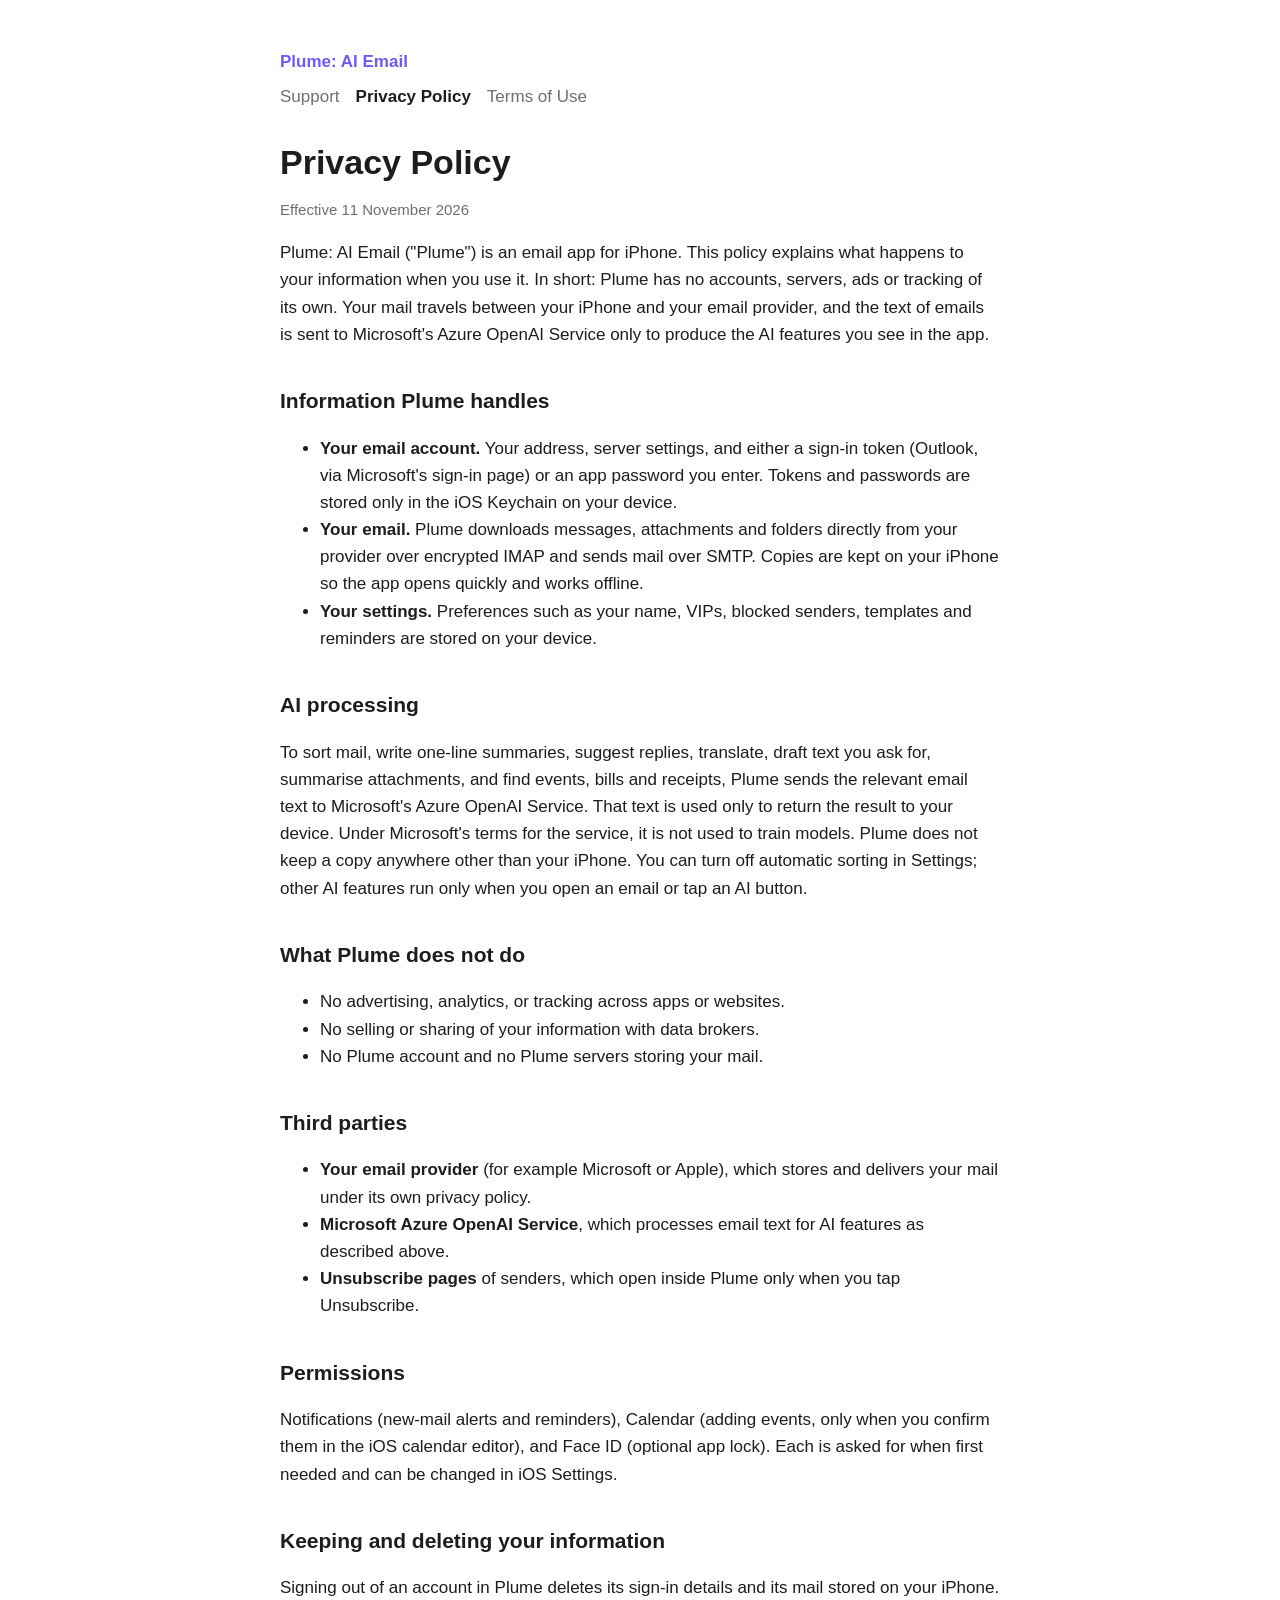
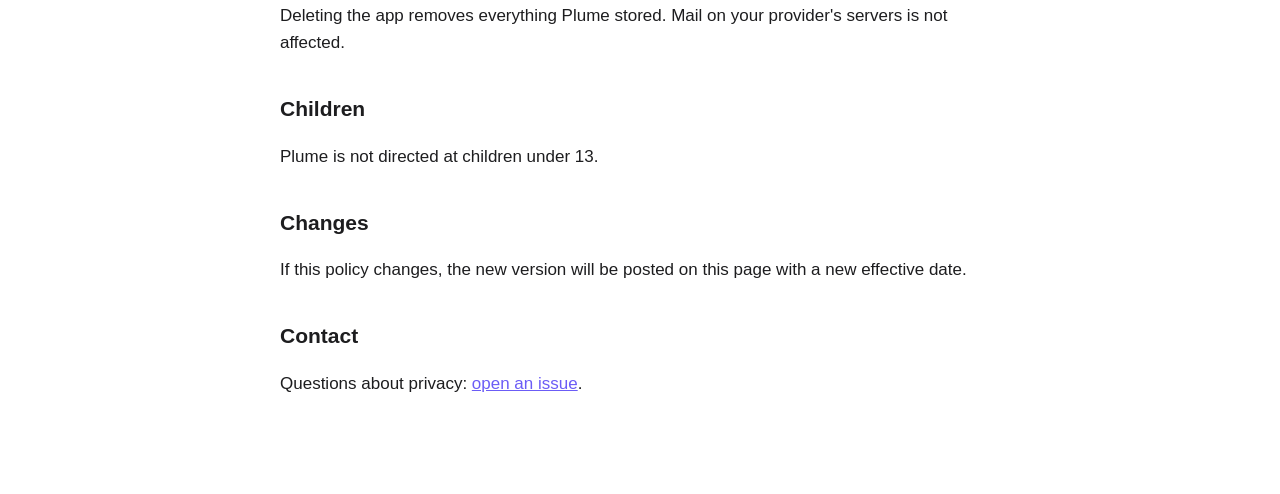
==== privacy.html @ 68e658d7 "Add Plume support, privacy policy and terms of use pages Co-Authored-By: Claude Opus 5.5 <noreply@an" ====
<!doctype html>
<html lang="en">
<head>
<meta charset="utf-8">
<meta name="viewport" content="width=device-width, initial-scale=1">
<title>Plume Privacy Policy</title>
<link rel="stylesheet" href="style.css">
</head>
<body>
<main>
<header><a href="./">Plume: AI Email</a></header>
<nav>
  <a href="./">Support</a>
  <a href="privacy.html" aria-current="page">Privacy Policy</a>
  <a href="terms.html">Terms of Use</a>
</nav>
<h1>Privacy Policy</h1>
<p class="muted">Effective 11 November 2026</p>

<p>Plume: AI Email ("Plume") is an email app for iPhone. This policy explains what happens to your information when you use it. In short: Plume has no accounts, servers, ads or tracking of its own. Your mail travels between your iPhone and your email provider, and the text of emails is sent to Microsoft's Azure OpenAI Service only to produce the AI features you see in the app.</p>

<h2>Information Plume handles</h2>
<ul>
<li><strong>Your email account.</strong> Your address, server settings, and either a sign-in token (Outlook, via Microsoft's sign-in page) or an app password you enter. Tokens and passwords are stored only in the iOS Keychain on your device.</li>
<li><strong>Your email.</strong> Plume downloads messages, attachments and folders directly from your provider over encrypted IMAP and sends mail over SMTP. Copies are kept on your iPhone so the app opens quickly and works offline.</li>
<li><strong>Your settings.</strong> Preferences such as your name, VIPs, blocked senders, templates and reminders are stored on your device.</li>
</ul>

<h2>AI processing</h2>
<p>To sort mail, write one-line summaries, suggest replies, translate, draft text you ask for, summarise attachments, and find events, bills and receipts, Plume sends the relevant email text to Microsoft's Azure OpenAI Service. That text is used only to return the result to your device. Under Microsoft's terms for the service, it is not used to train models. Plume does not keep a copy anywhere other than your iPhone. You can turn off automatic sorting in Settings; other AI features run only when you open an email or tap an AI button.</p>

<h2>What Plume does not do</h2>
<ul>
<li>No advertising, analytics, or tracking across apps or websites.</li>
<li>No selling or sharing of your information with data brokers.</li>
<li>No Plume account and no Plume servers storing your mail.</li>
</ul>

<h2>Third parties</h2>
<ul>
<li><strong>Your email provider</strong> (for example Microsoft or Apple), which stores and delivers your mail under its own privacy policy.</li>
<li><strong>Microsoft Azure OpenAI Service</strong>, which processes email text for AI features as described above.</li>
<li><strong>Unsubscribe pages</strong> of senders, which open inside Plume only when you tap Unsubscribe.</li>
</ul>

<h2>Permissions</h2>
<p>Notifications (new-mail alerts and reminders), Calendar (adding events, only when you confirm them in the iOS calendar editor), and Face ID (optional app lock). Each is asked for when first needed and can be changed in iOS Settings.</p>

<h2>Keeping and deleting your information</h2>
<p>Signing out of an account in Plume deletes its sign-in details and its mail stored on your iPhone. Deleting the app removes everything Plume stored. Mail on your provider's servers is not affected.</p>

<h2>Children</h2>
<p>Plume is not directed at children under 13.</p>

<h2>Changes</h2>
<p>If this policy changes, the new version will be posted on this page with a new effective date.</p>

<h2>Contact</h2>
<p>Questions about privacy: <a href="https://github.com/xLuciferSx/plume-legal/issues/new">open an issue</a>.</p>
</main>
</body>
</html>
---- style.css ----
:root { --bg: #ffffff; --text: #1d1d1f; --muted: #6e6e73; --brand: #6b5cf6; --card: #f5f5f7; }
@media (prefers-color-scheme: dark) { :root { --bg: #000000; --text: #f5f5f7; --muted: #a1a1a6; --brand: #9d8cff; --card: #1c1c1e; } }
* { box-sizing: border-box; }
body { margin: 0; background: var(--bg); color: var(--text); font: 17px/1.6 -apple-system, BlinkMacSystemFont, "SF Pro Text", "Helvetica Neue", Arial, sans-serif; }
main { max-width: 760px; margin: 0 auto; padding: 48px 20px 80px; }
header a { color: var(--brand); text-decoration: none; font-weight: 600; }
nav { display: flex; gap: 16px; flex-wrap: wrap; margin: 8px 0 32px; }
nav a { color: var(--muted); text-decoration: none; }
nav a[aria-current="page"] { color: var(--text); font-weight: 600; }
h1 { font-size: 34px; line-height: 1.2; margin: 0 0 6px; }
h2 { font-size: 21px; margin: 36px 0 8px; }
p, li { color: var(--text); }
.muted { color: var(--muted); font-size: 15px; }
.card { background: var(--card); border-radius: 16px; padding: 18px 20px; margin: 16px 0; }
a { color: var(--brand); }
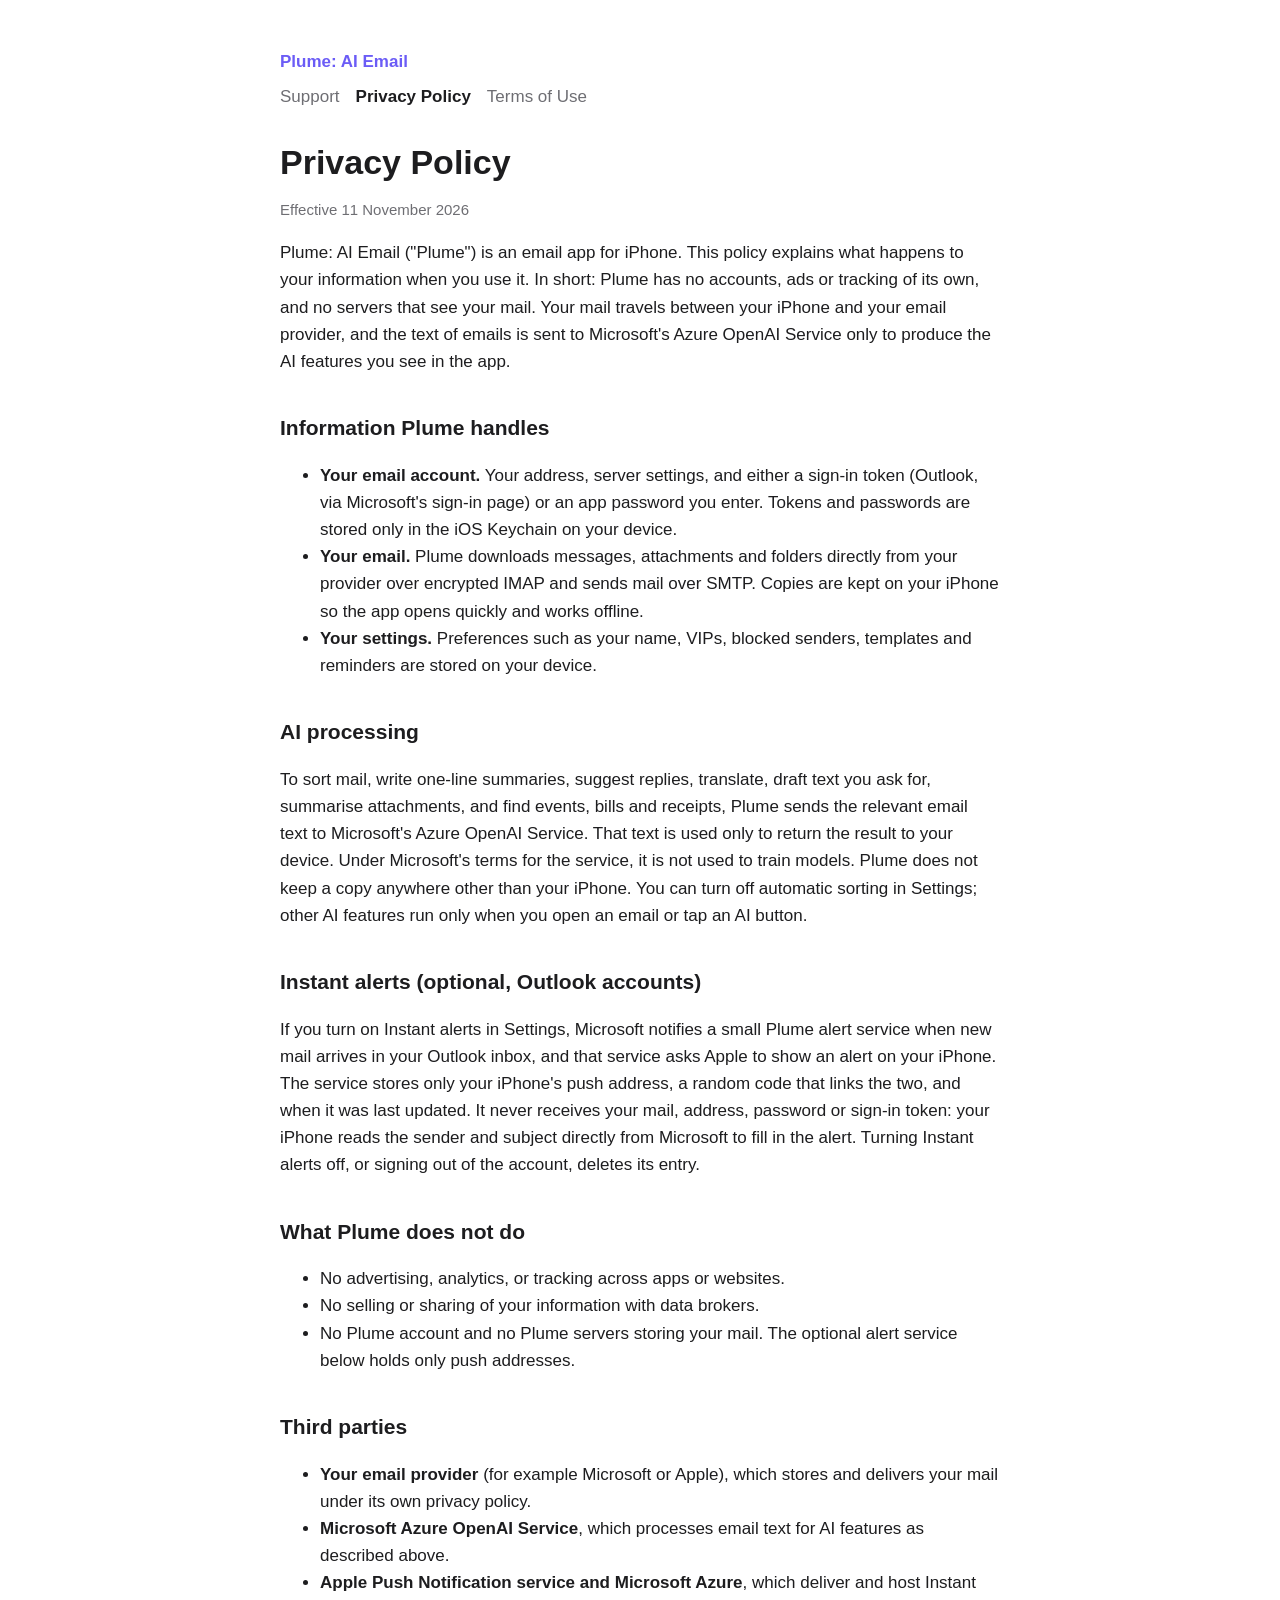
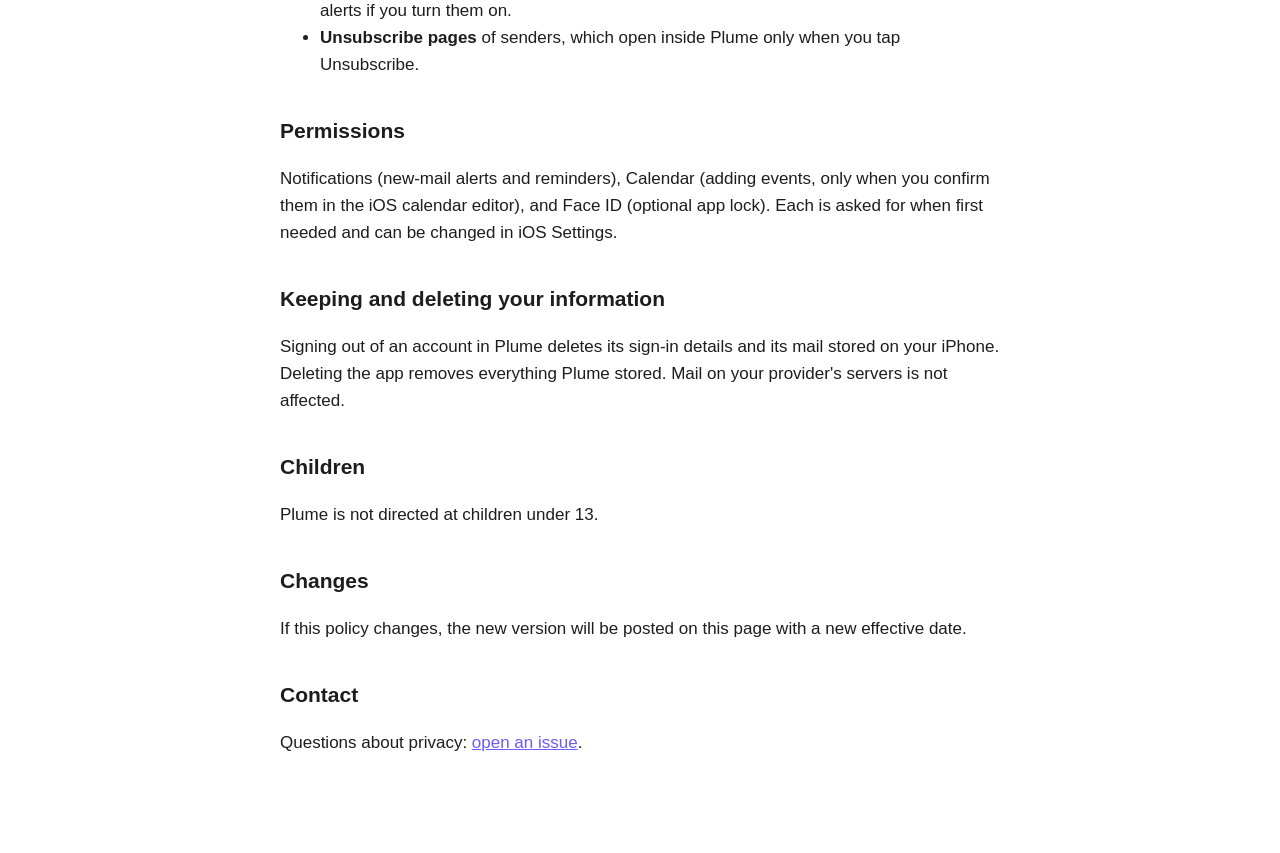
==== commit 3fe64182: "Privacy policy: describe optional Instant alerts Co-Authored-By: Claude Opus 5.5 <noreply@anthropic." ====
--- a/privacy.html
+++ b/privacy.html
@@ -17,7 +17,7 @@
 <h1>Privacy Policy</h1>
 <p class="muted">Effective 11 November 2026</p>
 
-<p>Plume: AI Email ("Plume") is an email app for iPhone. This policy explains what happens to your information when you use it. In short: Plume has no accounts, servers, ads or tracking of its own. Your mail travels between your iPhone and your email provider, and the text of emails is sent to Microsoft's Azure OpenAI Service only to produce the AI features you see in the app.</p>
+<p>Plume: AI Email ("Plume") is an email app for iPhone. This policy explains what happens to your information when you use it. In short: Plume has no accounts, ads or tracking of its own, and no servers that see your mail. Your mail travels between your iPhone and your email provider, and the text of emails is sent to Microsoft's Azure OpenAI Service only to produce the AI features you see in the app.</p>
 
 <h2>Information Plume handles</h2>
 <ul>
@@ -29,17 +29,20 @@
 <h2>AI processing</h2>
 <p>To sort mail, write one-line summaries, suggest replies, translate, draft text you ask for, summarise attachments, and find events, bills and receipts, Plume sends the relevant email text to Microsoft's Azure OpenAI Service. That text is used only to return the result to your device. Under Microsoft's terms for the service, it is not used to train models. Plume does not keep a copy anywhere other than your iPhone. You can turn off automatic sorting in Settings; other AI features run only when you open an email or tap an AI button.</p>
 
+<h2>Instant alerts (optional, Outlook accounts)</h2>
+<p>If you turn on Instant alerts in Settings, Microsoft notifies a small Plume alert service when new mail arrives in your Outlook inbox, and that service asks Apple to show an alert on your iPhone. The service stores only your iPhone's push address, a random code that links the two, and when it was last updated. It never receives your mail, address, password or sign-in token: your iPhone reads the sender and subject directly from Microsoft to fill in the alert. Turning Instant alerts off, or signing out of the account, deletes its entry.</p>
 <h2>What Plume does not do</h2>
 <ul>
 <li>No advertising, analytics, or tracking across apps or websites.</li>
 <li>No selling or sharing of your information with data brokers.</li>
-<li>No Plume account and no Plume servers storing your mail.</li>
+<li>No Plume account and no Plume servers storing your mail. The optional alert service below holds only push addresses.</li>
 </ul>
 
 <h2>Third parties</h2>
 <ul>
 <li><strong>Your email provider</strong> (for example Microsoft or Apple), which stores and delivers your mail under its own privacy policy.</li>
 <li><strong>Microsoft Azure OpenAI Service</strong>, which processes email text for AI features as described above.</li>
+<li><strong>Apple Push Notification service and Microsoft Azure</strong>, which deliver and host Instant alerts if you turn them on.</li>
 <li><strong>Unsubscribe pages</strong> of senders, which open inside Plume only when you tap Unsubscribe.</li>
 </ul>
 
